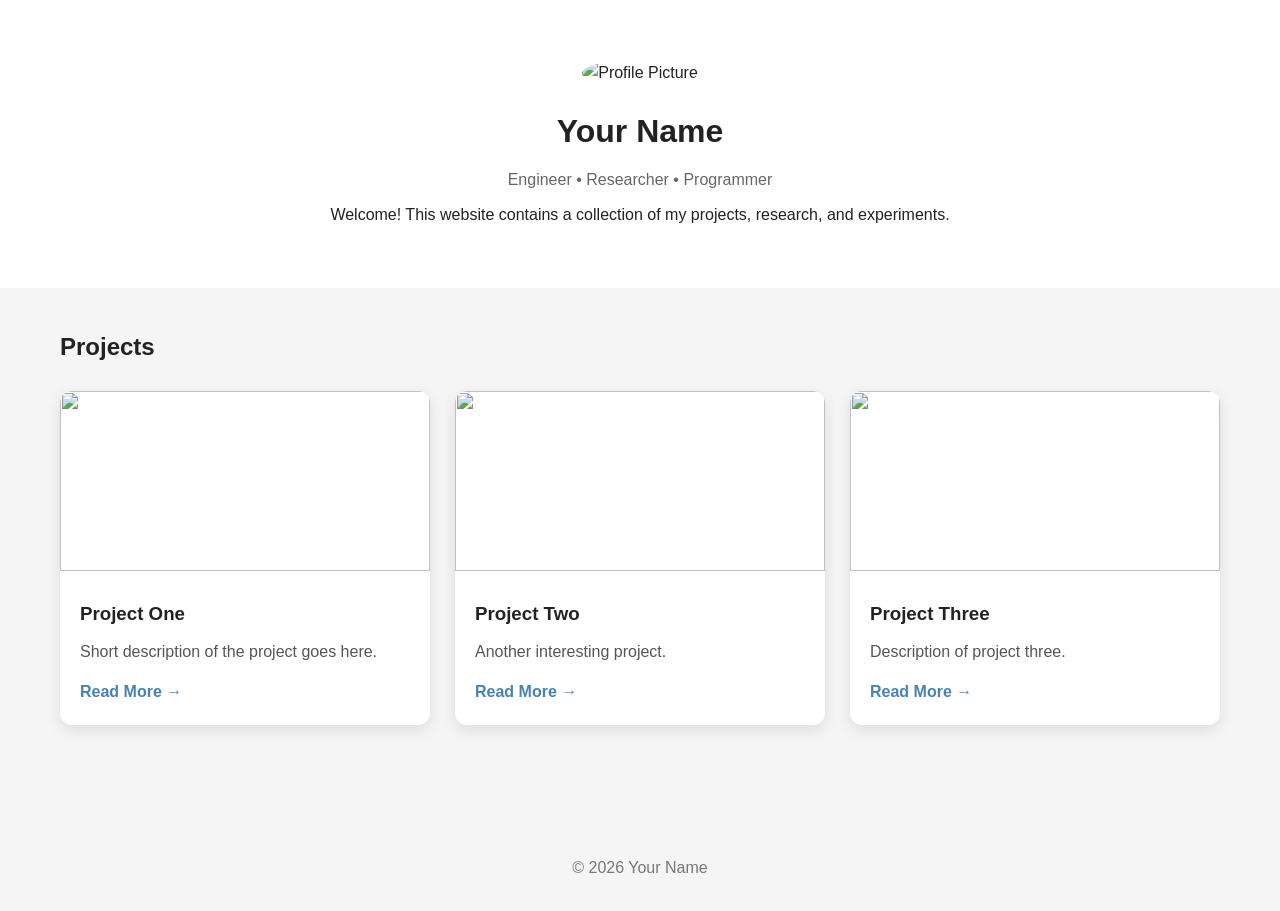
==== index.html @ e8f9a574 "Skeleton for the website." ====
<!DOCTYPE html>
<html lang="en">
<head>
    <meta charset="UTF-8">
    <meta name="viewport" content="width=device-width, initial-scale=1.0">
    <title>Your Name</title>
    <link rel="stylesheet" href="style.css">
</head>

<body>

<header class="hero">
    <img src="images/profile.jpg" alt="Profile Picture" class="profile-pic">

    <h1>Your Name</h1>

    <p class="subtitle">
        Engineer • Researcher • Programmer
    </p>

    <p class="intro">
        Welcome! This website contains a collection of my projects,
        research, and experiments.
    </p>
</header>

<main>

<section>
    <h2>Projects</h2>

    <div class="project-grid">

        <article class="project-card">
            <img src="images/project.png" alt="">
            <div class="project-content">
                <h3>Project One</h3>
                <p>
                    Short description of the project goes here.
                </p>

                <a href="projects/project.html">
                    Read More →
                </a>
            </div>
        </article>

        <article class="project-card">
            <img src="images/project.png" alt="">
            <div class="project-content">
                <h3>Project Two</h3>
                <p>
                    Another interesting project.
                </p>

                <a href="projects/project.html">
                    Read More →
                </a>
            </div>
        </article>

        <article class="project-card">
            <img src="images/project.png" alt="">
            <div class="project-content">
                <h3>Project Three</h3>
                <p>
                    Description of project three.
                </p>

                <a href="projects/project.html">
                    Read More →
                </a>
            </div>
        </article>

    </div>

</section>

</main>

<footer>
    <p>© 2026 Your Name</p>
</footer>

</body>
</html>
---- style.css ----
* {
    margin: 0;
    padding: 0;
    box-sizing: border-box;
}

body {
    font-family: Arial, Helvetica, sans-serif;
    background: #f5f5f5;
    color: #222;
    line-height: 1.6;
}

.hero {
    text-align: center;
    padding: 60px 20px;
    background: white;
}

.profile-pic {
    width: 170px;
    height: 170px;
    border-radius: 50%;
    object-fit: cover;
    margin-bottom: 20px;
}

.subtitle {
    color: #666;
    margin: 10px 0;
}

.intro {
    max-width: 700px;
    margin: auto;
}

main {
    max-width: 1200px;
    margin: auto;
    padding: 40px 20px;
}

h2 {
    margin-bottom: 25px;
}

.project-grid {
    display: grid;
    grid-template-columns: repeat(auto-fit, minmax(280px, 1fr));
    gap: 25px;
}

.project-card {
    background: white;
    border-radius: 12px;
    overflow: hidden;
    box-shadow: 0 5px 15px rgba(0,0,0,.1);
    transition: transform .2s;
}

.project-card:hover {
    transform: translateY(-6px);
}

.project-card img {
    width: 100%;
    height: 180px;
    object-fit: cover;
}

.project-content {
    padding: 20px;
}

.project-content h3 {
    margin-bottom: 10px;
}

.project-content p {
    color: #555;
    margin-bottom: 15px;
}

.project-content a {
    text-decoration: none;
    color: steelblue;
    font-weight: bold;
}

.project-content a:hover {
    text-decoration: underline;
}

footer {
    margin-top: 60px;
    text-align: center;
    padding: 30px;
    color: #777;
}
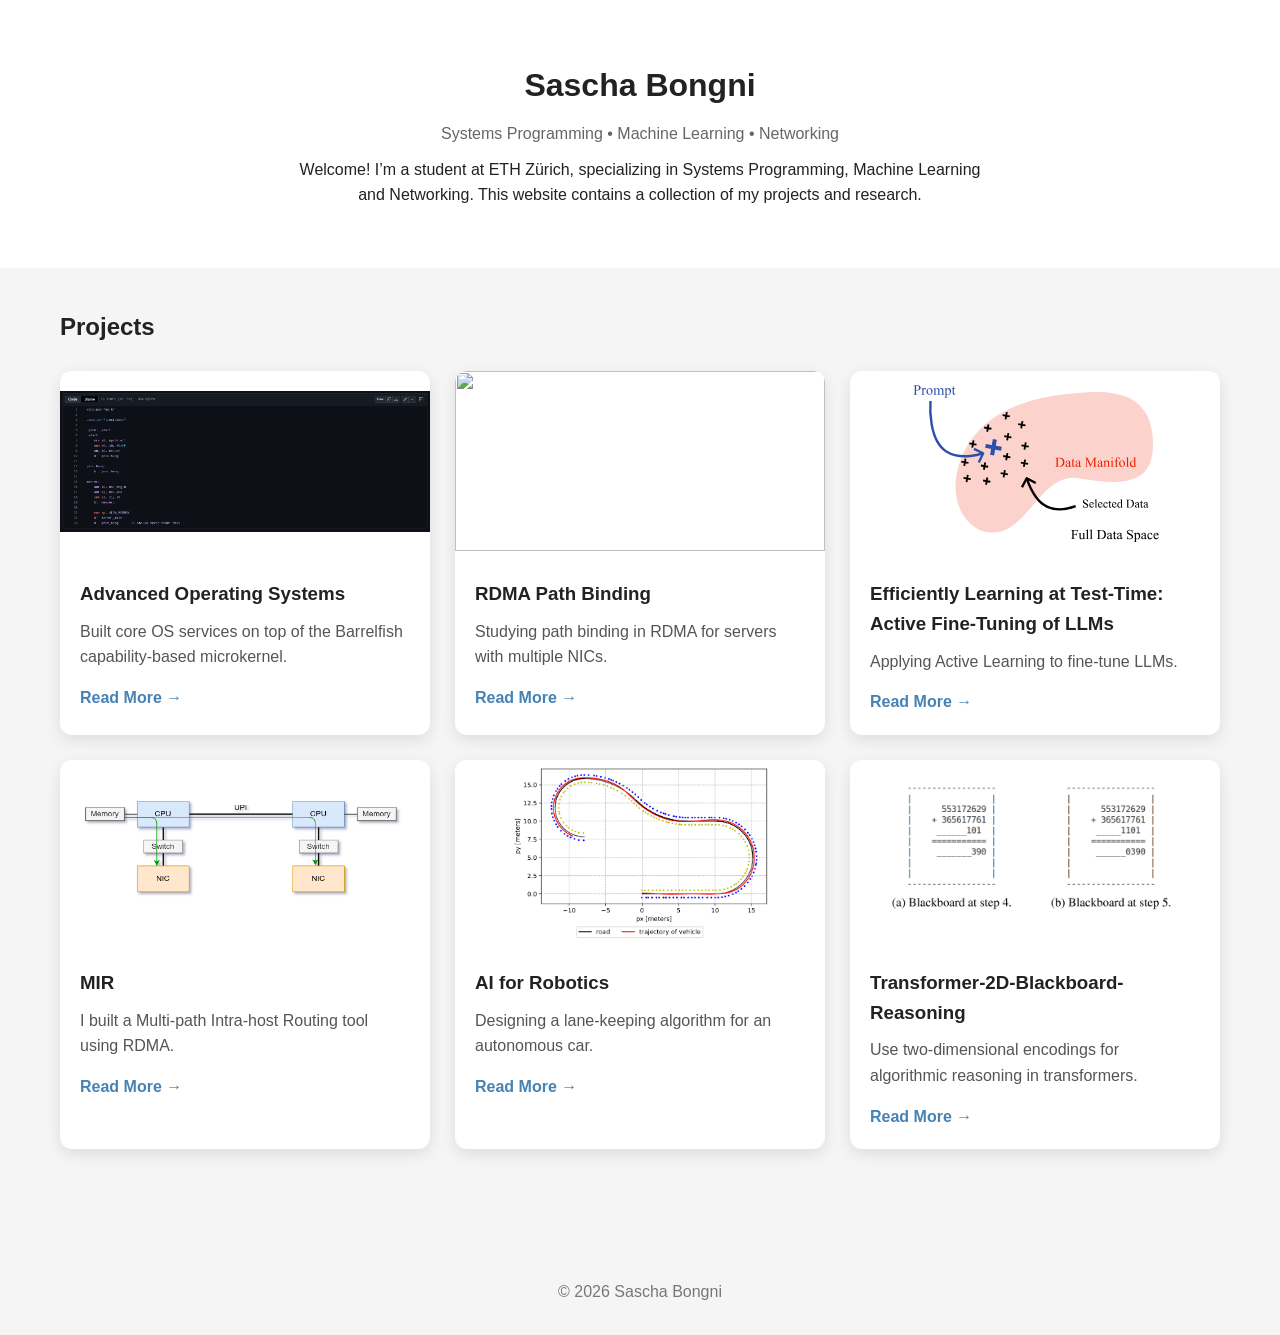
==== commit 7a3db7ee: "Added current projects to main page." ====
--- a/index.html
+++ b/index.html
@@ -3,24 +3,24 @@
 <head>
     <meta charset="UTF-8">
     <meta name="viewport" content="width=device-width, initial-scale=1.0">
-    <title>Your Name</title>
+    <title>Bongni</title>
     <link rel="stylesheet" href="style.css">
 </head>
 
 <body>
 
 <header class="hero">
-    <img src="images/profile.jpg" alt="Profile Picture" class="profile-pic">
+    <!-- <img src="images/profile.jpg" alt="Profile Picture" class="profile-pic"> -->
 
-    <h1>Your Name</h1>
+    <h1>Sascha Bongni</h1>
 
     <p class="subtitle">
-        Engineer • Researcher • Programmer
+        Systems Programming • Machine Learning • Networking
     </p>
 
     <p class="intro">
-        Welcome! This website contains a collection of my projects,
-        research, and experiments.
+        Welcome! I’m a student at ETH Zürich, specializing in Systems Programming, Machine Learning and Networking. This website contains a collection of my projects and
+        research.
     </p>
 </header>
 
@@ -32,11 +32,11 @@
     <div class="project-grid">
 
         <article class="project-card">
-            <img src="images/project.png" alt="">
+            <img src="images/aos.png" alt="">
             <div class="project-content">
-                <h3>Project One</h3>
+                <h3>Advanced Operating Systems</h3>
                 <p>
-                    Short description of the project goes here.
+                    Built core OS services on top of the Barrelfish capability-based microkernel.
                 </p>
 
                 <a href="projects/project.html">
@@ -46,11 +46,11 @@
         </article>
 
         <article class="project-card">
-            <img src="images/project.png" alt="">
+            <img src="images/rdma.png" alt="">
             <div class="project-content">
-                <h3>Project Two</h3>
+                <h3>RDMA Path Binding</h3>
                 <p>
-                    Another interesting project.
+                    Studying path binding in RDMA for servers with multiple NICs.
                 </p>
 
                 <a href="projects/project.html">
@@ -60,11 +60,53 @@
         </article>
 
         <article class="project-card">
-            <img src="images/project.png" alt="">
+            <img src="images/ttft.svg" alt="">
             <div class="project-content">
-                <h3>Project Three</h3>
+                <h3>Efficiently Learning at Test-Time: Active Fine-Tuning of LLMs</h3>
                 <p>
-                    Description of project three.
+                    Applying Active Learning to fine-tune LLMs.
+                </p>
+
+                <a href="projects/project.html">
+                    Read More →
+                </a>
+            </div>
+        </article>
+
+        <article class="project-card">
+            <img src="images/mir.png" alt="">
+            <div class="project-content">
+                <h3>MIR</h3>
+                <p>
+                    I built a Multi-path Intra-host Routing tool using RDMA.
+                </p>
+
+                <a href="projects/project.html">
+                    Read More →
+                </a>
+            </div>
+        </article>
+
+        <article class="project-card">
+            <img src="images/ai4r.png" alt="">
+            <div class="project-content">
+                <h3>AI for Robotics</h3>
+                <p>
+                    Designing a lane-keeping algorithm for an autonomous car.
+                </p>
+
+                <a href="projects/project.html">
+                    Read More →
+                </a>
+            </div>
+        </article>
+
+        <article class="project-card">
+            <img src="images/blackboard.png" alt="">
+            <div class="project-content">
+                <h3>Transformer-2D-Blackboard-Reasoning</h3>
+                <p>
+                    Use two-dimensional encodings for algorithmic reasoning in transformers. 
                 </p>
 
                 <a href="projects/project.html">
@@ -80,7 +122,7 @@
 </main>
 
 <footer>
-    <p>© 2026 Your Name</p>
+    <p>© 2026 Sascha Bongni</p>
 </footer>
 
 </body>
--- a/style.css
+++ b/style.css
@@ -66,7 +66,8 @@
 .project-card img {
     width: 100%;
     height: 180px;
-    object-fit: cover;
+    object-fit: contain;
+    background: white;
 }
 
 .project-content {
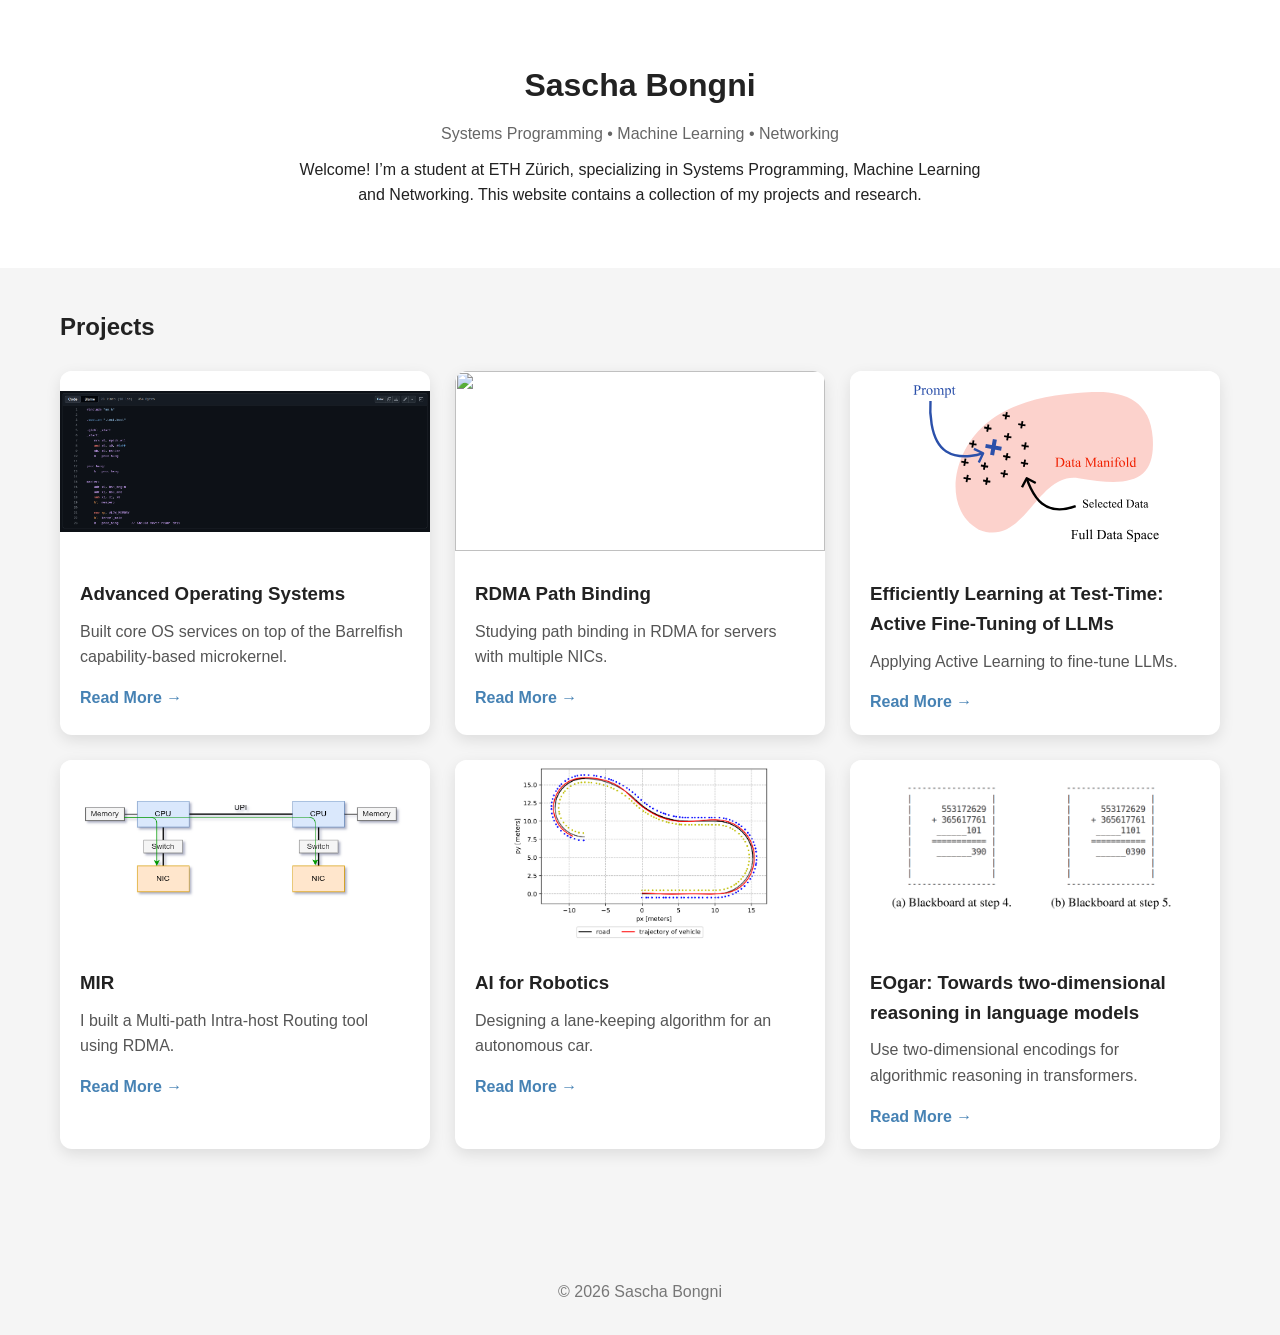
==== commit 5f1fcef1: "Added template pages for all projects." ====
--- a/index.html
+++ b/index.html
@@ -39,7 +39,7 @@
                     Built core OS services on top of the Barrelfish capability-based microkernel.
                 </p>
 
-                <a href="projects/project.html">
+                <a href="projects/aos.html">
                     Read More →
                 </a>
             </div>
@@ -53,7 +53,7 @@
                     Studying path binding in RDMA for servers with multiple NICs.
                 </p>
 
-                <a href="projects/project.html">
+                <a href="projects/rdma.html">
                     Read More →
                 </a>
             </div>
@@ -67,7 +67,7 @@
                     Applying Active Learning to fine-tune LLMs.
                 </p>
 
-                <a href="projects/project.html">
+                <a href="projects/ttft.html">
                     Read More →
                 </a>
             </div>
@@ -81,7 +81,7 @@
                     I built a Multi-path Intra-host Routing tool using RDMA.
                 </p>
 
-                <a href="projects/project.html">
+                <a href="projects/mir.html">
                     Read More →
                 </a>
             </div>
@@ -95,7 +95,7 @@
                     Designing a lane-keeping algorithm for an autonomous car.
                 </p>
 
-                <a href="projects/project.html">
+                <a href="projects/ai4r.html">
                     Read More →
                 </a>
             </div>
@@ -104,12 +104,12 @@
         <article class="project-card">
             <img src="images/blackboard.png" alt="">
             <div class="project-content">
-                <h3>Transformer-2D-Blackboard-Reasoning</h3>
+                <h3>EOgar: Towards two-dimensional reasoning in language models</h3>
                 <p>
                     Use two-dimensional encodings for algorithmic reasoning in transformers. 
                 </p>
 
-                <a href="projects/project.html">
+                <a href="projects/blackboard.html">
                     Read More →
                 </a>
             </div>
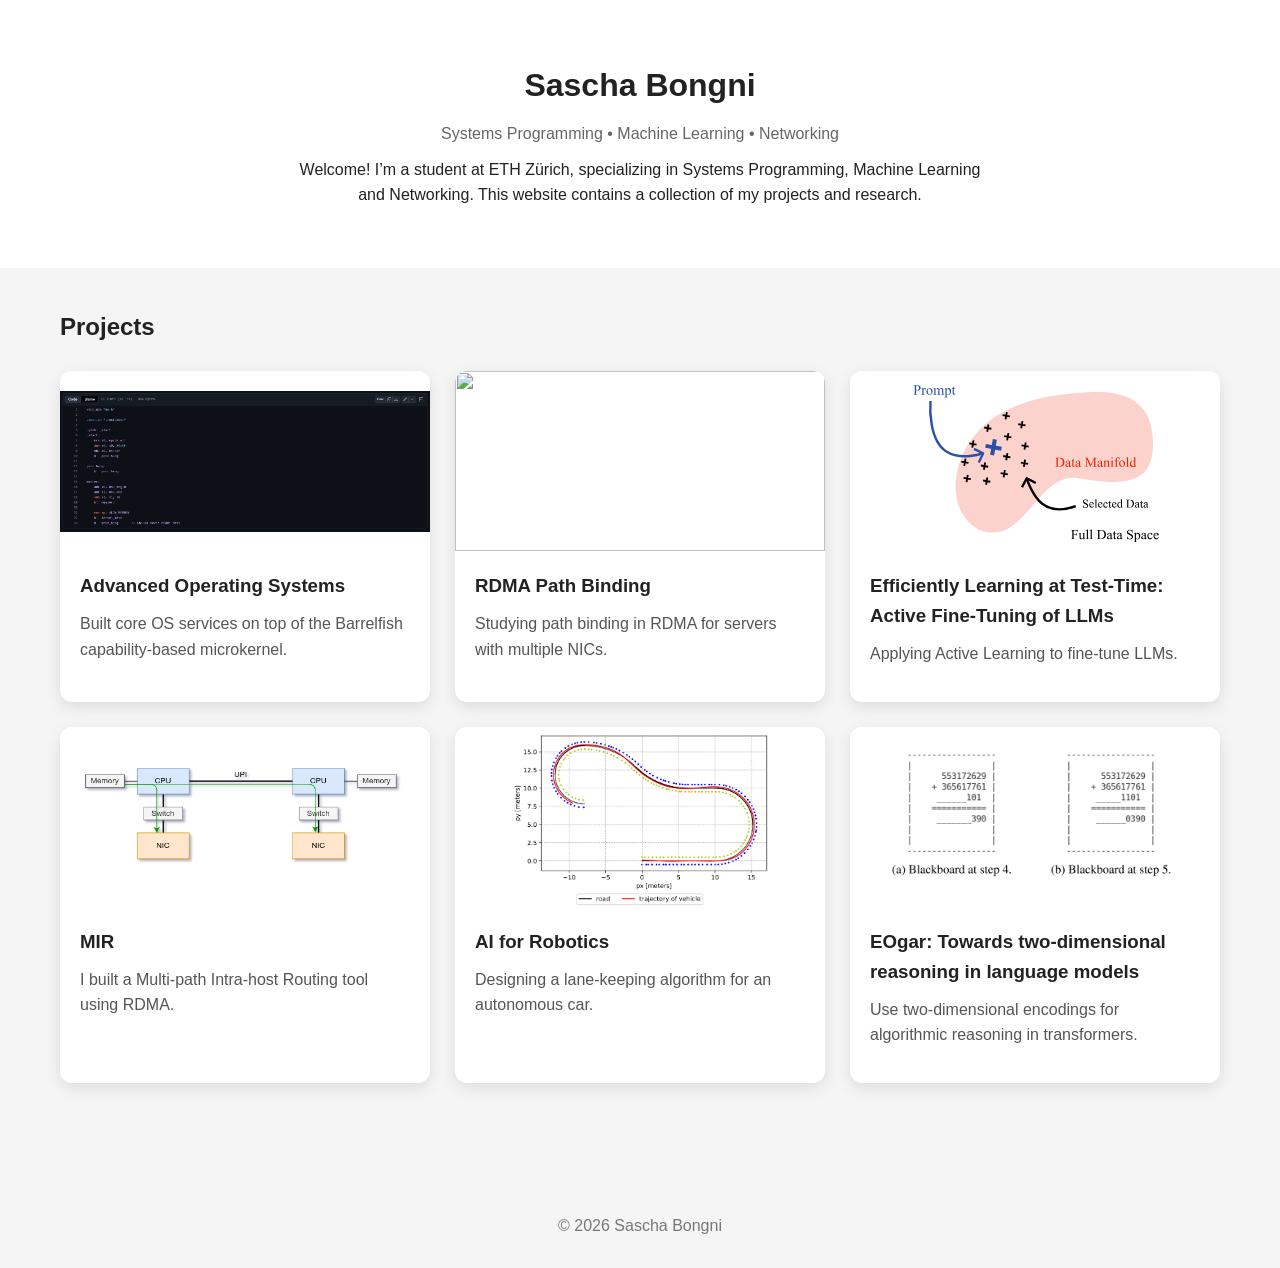
==== commit 04f7ac5f: "Add AI4R individual page." ====
--- a/index.html
+++ b/index.html
@@ -31,89 +31,79 @@
 
     <div class="project-grid">
 
-        <article class="project-card">
-            <img src="images/aos.png" alt="">
-            <div class="project-content">
-                <h3>Advanced Operating Systems</h3>
-                <p>
-                    Built core OS services on top of the Barrelfish capability-based microkernel.
-                </p>
+        <a href="projects/aos.html" class="project-link">
+            <article class="project-card">
+                <img src="images/aos.png" alt="">
+                <div class="project-content">
+                    <h3>Advanced Operating Systems</h3>
+                    <p>
+                        Built core OS services on top of the Barrelfish capability-based microkernel.
+                    </p>
+                </div>
+            </article>
+        </a>
 
-                <a href="projects/aos.html">
-                    Read More →
-                </a>
-            </div>
-        </article>
+        <a href="projects/rdma.html" class="project-link">
+            <article class="project-card">
+                <img src="images/rdma.png" alt="">
+                <div class="project-content">
+                    <h3>RDMA Path Binding</h3>
+                    <p>
+                        Studying path binding in RDMA for servers with multiple NICs.
+                    </p>
+                </div>
+            </article>
+        </a>
 
-        <article class="project-card">
-            <img src="images/rdma.png" alt="">
-            <div class="project-content">
-                <h3>RDMA Path Binding</h3>
-                <p>
-                    Studying path binding in RDMA for servers with multiple NICs.
-                </p>
+        <a href="projects/ttft.html" class="project-link">
+            <article class="project-card">
+                <img src="images/ttft.svg" alt="">
+                <div class="project-content">
+                    <h3>Efficiently Learning at Test-Time: Active Fine-Tuning of LLMs</h3>
+                    <p>
+                        Applying Active Learning to fine-tune LLMs.
+                    </p>
+                </div>
+            </article>
+        </a>
 
-                <a href="projects/rdma.html">
-                    Read More →
-                </a>
-            </div>
-        </article>
+        <a href="projects/mir.html" class="project-link">
+            <article class="project-card">
+                <img src="images/mir.png" alt="">
+                <div class="project-content">
+                    <h3>MIR</h3>
+                    <p>
+                        I built a Multi-path Intra-host Routing tool using RDMA.
+                    </p>
+                </div>
+            </article>
+        </a>
 
-        <article class="project-card">
-            <img src="images/ttft.svg" alt="">
-            <div class="project-content">
-                <h3>Efficiently Learning at Test-Time: Active Fine-Tuning of LLMs</h3>
-                <p>
-                    Applying Active Learning to fine-tune LLMs.
-                </p>
+        <a href="projects/ai4r.html" class="project-link">
+            <article class="project-card">
+                <img src="images/ai4r/ai4r.png" alt="">
+                <div class="project-content">
+                    <h3>AI for Robotics</h3>
+                    <p>
+                        Designing a lane-keeping algorithm for an autonomous car.
+                    </p>
+                </div>
+            </article>
+        </a>
 
-                <a href="projects/ttft.html">
-                    Read More →
-                </a>
-            </div>
-        </article>
+        <a href="projects/blackboard.html" class="project-link">
+            <article class="project-card">
+                <img src="images/blackboard.png" alt="">
 
-        <article class="project-card">
-            <img src="images/mir.png" alt="">
-            <div class="project-content">
-                <h3>MIR</h3>
-                <p>
-                    I built a Multi-path Intra-host Routing tool using RDMA.
-                </p>
+                <div class="project-content">
+                    <h3>EOgar: Towards two-dimensional reasoning in language models</h3>
 
-                <a href="projects/mir.html">
-                    Read More →
-                </a>
-            </div>
-        </article>
-
-        <article class="project-card">
-            <img src="images/ai4r.png" alt="">
-            <div class="project-content">
-                <h3>AI for Robotics</h3>
-                <p>
-                    Designing a lane-keeping algorithm for an autonomous car.
-                </p>
-
-                <a href="projects/ai4r.html">
-                    Read More →
-                </a>
-            </div>
-        </article>
-
-        <article class="project-card">
-            <img src="images/blackboard.png" alt="">
-            <div class="project-content">
-                <h3>EOgar: Towards two-dimensional reasoning in language models</h3>
-                <p>
-                    Use two-dimensional encodings for algorithmic reasoning in transformers. 
-                </p>
-
-                <a href="projects/blackboard.html">
-                    Read More →
-                </a>
-            </div>
-        </article>
+                    <p>
+                        Use two-dimensional encodings for algorithmic reasoning in transformers.
+                    </p>
+                </div>
+            </article>
+        </a>
 
     </div>
 
--- a/style.css
+++ b/style.css
@@ -49,6 +49,22 @@
     display: grid;
     grid-template-columns: repeat(auto-fit, minmax(280px, 1fr));
     gap: 25px;
+    align-items: stretch;
+}
+
+.project-link {
+    text-decoration: none;
+    color: inherit;
+    display: block;
+    height: 100%;
+}
+
+.project-link:hover {
+    text-decoration: none;
+}
+
+.project-link .project-card {
+    cursor: pointer;
 }
 
 .project-card {
@@ -57,6 +73,9 @@
     overflow: hidden;
     box-shadow: 0 5px 15px rgba(0,0,0,.1);
     transition: transform .2s;
+    height: 100%;
+    display: flex;
+    flex-direction: column;
 }
 
 .project-card:hover {
@@ -70,8 +89,16 @@
     background: white;
 }
 
+footer {
+    margin-top: 60px;
+    text-align: center;
+    padding: 30px;
+    color: #777;
+}
+
 .project-content {
     padding: 20px;
+    flex-grow: 1;
 }
 
 .project-content h3 {
@@ -83,19 +110,51 @@
     margin-bottom: 15px;
 }
 
-.project-content a {
-    text-decoration: none;
-    color: steelblue;
-    font-weight: bold;
+/* Per project page style */
+
+.project-page {
+    max-width: 850px;
+    margin: auto;
+    padding: 50px 20px;
+    font-size: 1.05rem;
 }
 
-.project-content a:hover {
-    text-decoration: underline;
+.project-page > h1 {
+    text-align: center;
+    margin-bottom: 10px;
 }
 
-footer {
-    margin-top: 60px;
-    text-align: center;
-    padding: 30px;
-    color: #777;
-}+.project-image {
+    display: block;
+    width: 100%;
+    max-height: 500px;
+    object-fit: contain;
+    margin: 0 auto 40px auto;
+    border-radius: 12px;
+}
+
+.project-video {
+    display: block;
+    width: 100%;
+    max-height: 500px;
+    object-fit: contain;
+    margin: 0 auto 40px auto;
+    border-radius: 12px;
+}
+
+.project-page h2 {
+    margin-top: 40px;
+    margin-bottom: 15px;
+}
+
+.project-page p {
+    margin-bottom: 20px;
+}
+
+.project-page ul {
+    margin: 0 0 25px 30px;
+}
+
+.project-page li {
+    margin-bottom: 8px;
+}
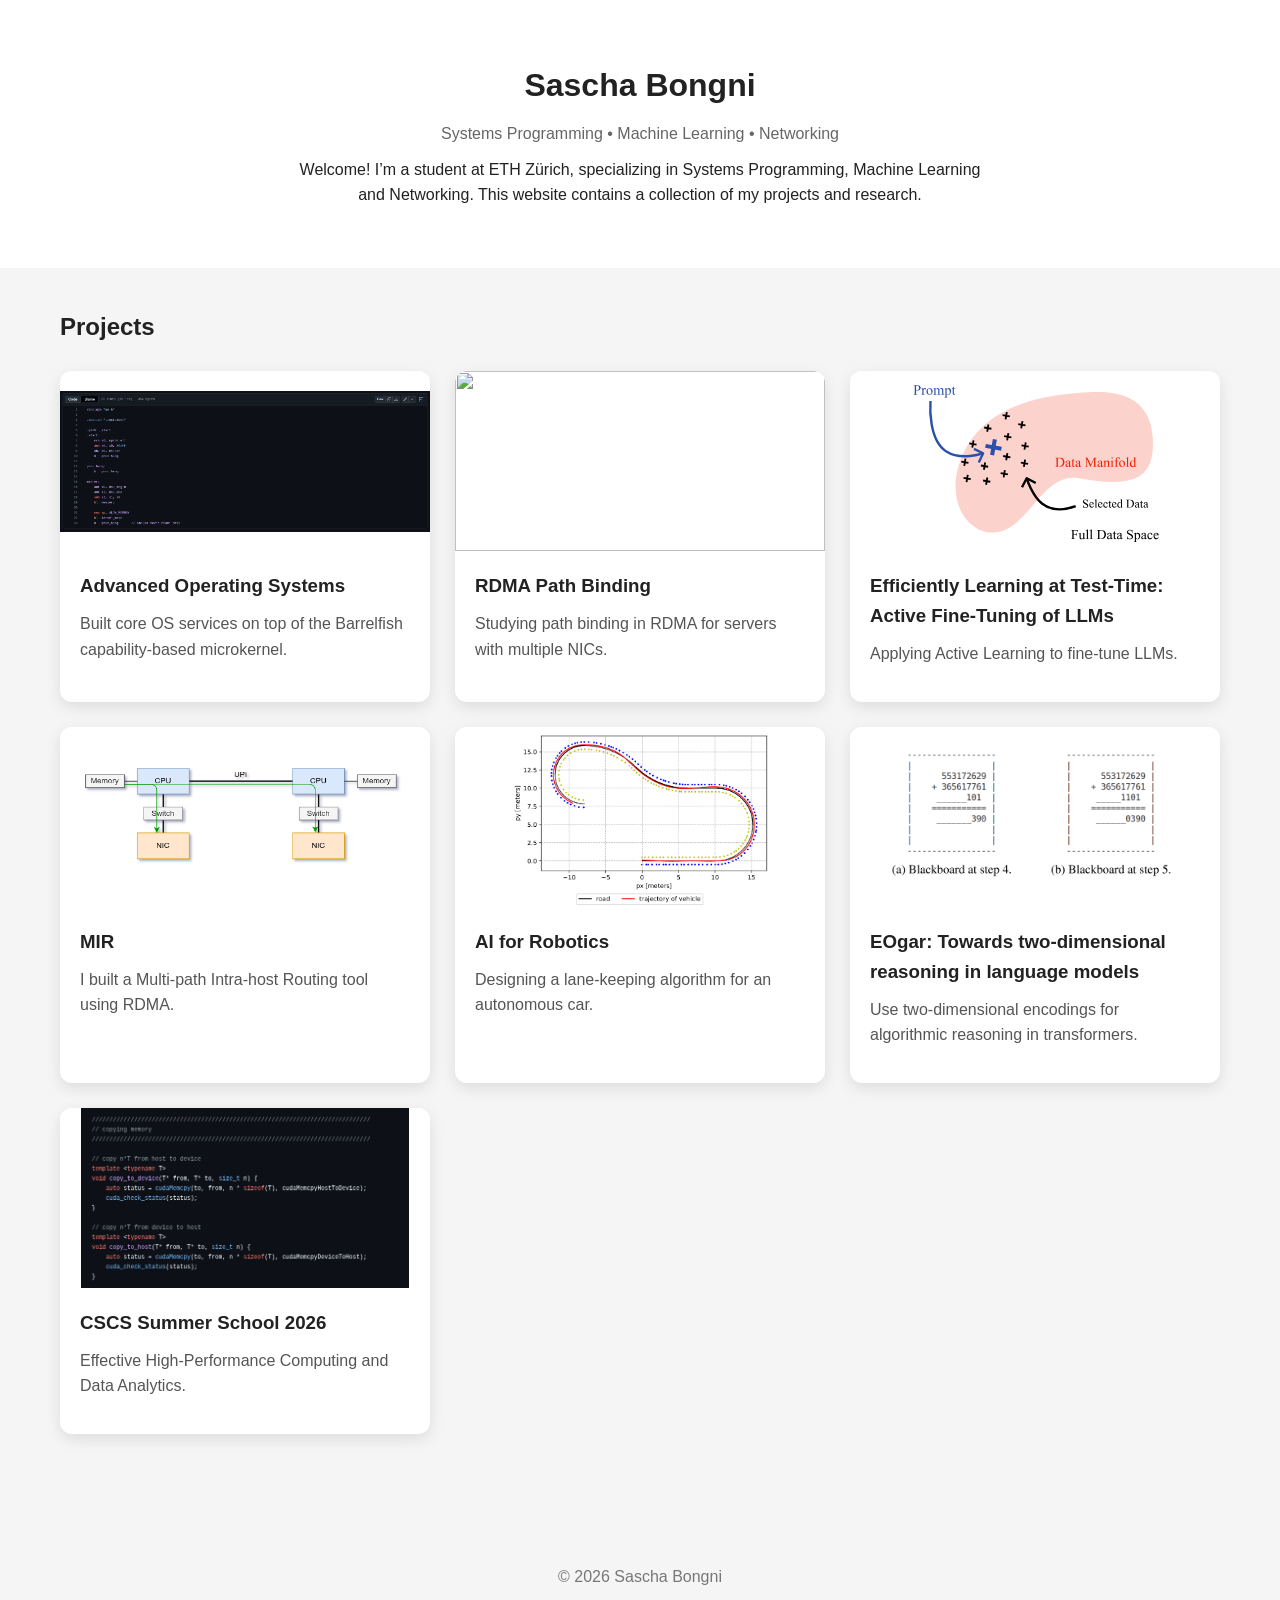
==== commit f2d4dd6b: "Added CSCS Summer School." ====
--- a/index.html
+++ b/index.html
@@ -33,7 +33,7 @@
 
         <a href="projects/aos.html" class="project-link">
             <article class="project-card">
-                <img src="images/aos.png" alt="">
+                <img src="images/aos/aos.png" alt="">
                 <div class="project-content">
                     <h3>Advanced Operating Systems</h3>
                     <p>
@@ -45,7 +45,7 @@
 
         <a href="projects/rdma.html" class="project-link">
             <article class="project-card">
-                <img src="images/rdma.png" alt="">
+                <img src="images/rdma/rdma.png" alt="">
                 <div class="project-content">
                     <h3>RDMA Path Binding</h3>
                     <p>
@@ -57,7 +57,7 @@
 
         <a href="projects/ttft.html" class="project-link">
             <article class="project-card">
-                <img src="images/ttft.svg" alt="">
+                <img src="images/ttft/ttft.svg" alt="">
                 <div class="project-content">
                     <h3>Efficiently Learning at Test-Time: Active Fine-Tuning of LLMs</h3>
                     <p>
@@ -69,7 +69,7 @@
 
         <a href="projects/mir.html" class="project-link">
             <article class="project-card">
-                <img src="images/mir.png" alt="">
+                <img src="images/mir/mir.png" alt="">
                 <div class="project-content">
                     <h3>MIR</h3>
                     <p>
@@ -93,13 +93,27 @@
 
         <a href="projects/blackboard.html" class="project-link">
             <article class="project-card">
-                <img src="images/blackboard.png" alt="">
+                <img src="images/blackboard/blackboard.png" alt="">
 
                 <div class="project-content">
                     <h3>EOgar: Towards two-dimensional reasoning in language models</h3>
 
                     <p>
                         Use two-dimensional encodings for algorithmic reasoning in transformers.
+                    </p>
+                </div>
+            </article>
+        </a>
+
+        <a href="projects/cscs.html" class="project-link">
+            <article class="project-card">
+                <img src="images/cscs/cscs.png" alt="">
+
+                <div class="project-content">
+                    <h3>CSCS Summer School 2026</h3>
+
+                    <p>
+                        Effective High-Performance Computing and Data Analytics.
                     </p>
                 </div>
             </article>
--- a/style.css
+++ b/style.css
@@ -128,6 +128,7 @@
     display: block;
     width: 100%;
     max-height: 500px;
+    max-width: 600px;
     object-fit: contain;
     margin: 0 auto 40px auto;
     border-radius: 12px;
@@ -137,9 +138,18 @@
     display: block;
     width: 100%;
     max-height: 500px;
+    max-width: 600px;
     object-fit: contain;
     margin: 0 auto 40px auto;
     border-radius: 12px;
+}
+
+figcaption {
+    text-align: center;
+    color: #777;
+    font-size: 0.9rem;
+    margin-top: -25px;
+    margin-bottom: 40px;
 }
 
 .project-page h2 {
@@ -158,3 +168,120 @@
 .project-page li {
     margin-bottom: 8px;
 }
+
+/* GitHub Repo links */
+
+.github-card-link {
+    text-decoration: none;
+    color: inherit;
+    display: block;
+}
+
+
+.github-card {
+    display: flex;
+    align-items: center;
+    gap: 20px;
+
+    background: white;
+    border-radius: 12px;
+    padding: 20px;
+
+    margin: 40px 0;
+
+    box-shadow: 0 5px 15px rgba(0,0,0,.1);
+
+    transition: transform .2s, box-shadow .2s;
+}
+
+
+.github-card-link:hover .github-card {
+    transform: translateY(-4px);
+    box-shadow: 0 10px 25px rgba(0,0,0,.15);
+}
+
+
+.github-icon img {
+    width: 45px;
+    height: 45px;
+}
+
+
+.github-info {
+    flex-grow: 1;
+}
+
+
+.github-info h3 {
+    margin-bottom: 5px;
+}
+
+
+.github-info p {
+    color: #666;
+    margin: 0;
+}
+
+
+.github-arrow {
+    font-size: 2rem;
+}
+
+/* General Resource Links */
+
+.resource-card-link {
+    text-decoration: none;
+    color: inherit;
+    display: block;
+}
+
+
+.resource-card {
+    display: flex;
+    align-items: center;
+    gap: 20px;
+
+    background: white;
+    border-radius: 12px;
+    padding: 20px;
+
+    margin: 40px 0;
+
+    box-shadow: 0 5px 15px rgba(0,0,0,.1);
+
+    transition: transform .2s, box-shadow .2s;
+}
+
+
+.resource-card-link:hover .resource-card {
+    transform: translateY(-4px);
+    box-shadow: 0 10px 25px rgba(0,0,0,.15);
+}
+
+
+.resource-icon {
+    font-size: 45px;
+    width: 45px;
+    text-align: center;
+}
+
+
+.resource-info {
+    flex-grow: 1;
+}
+
+
+.resource-info h3 {
+    margin-bottom: 5px;
+}
+
+
+.resource-info p {
+    color: #666;
+    margin: 0;
+}
+
+
+.resource-arrow {
+    font-size: 2rem;
+}
